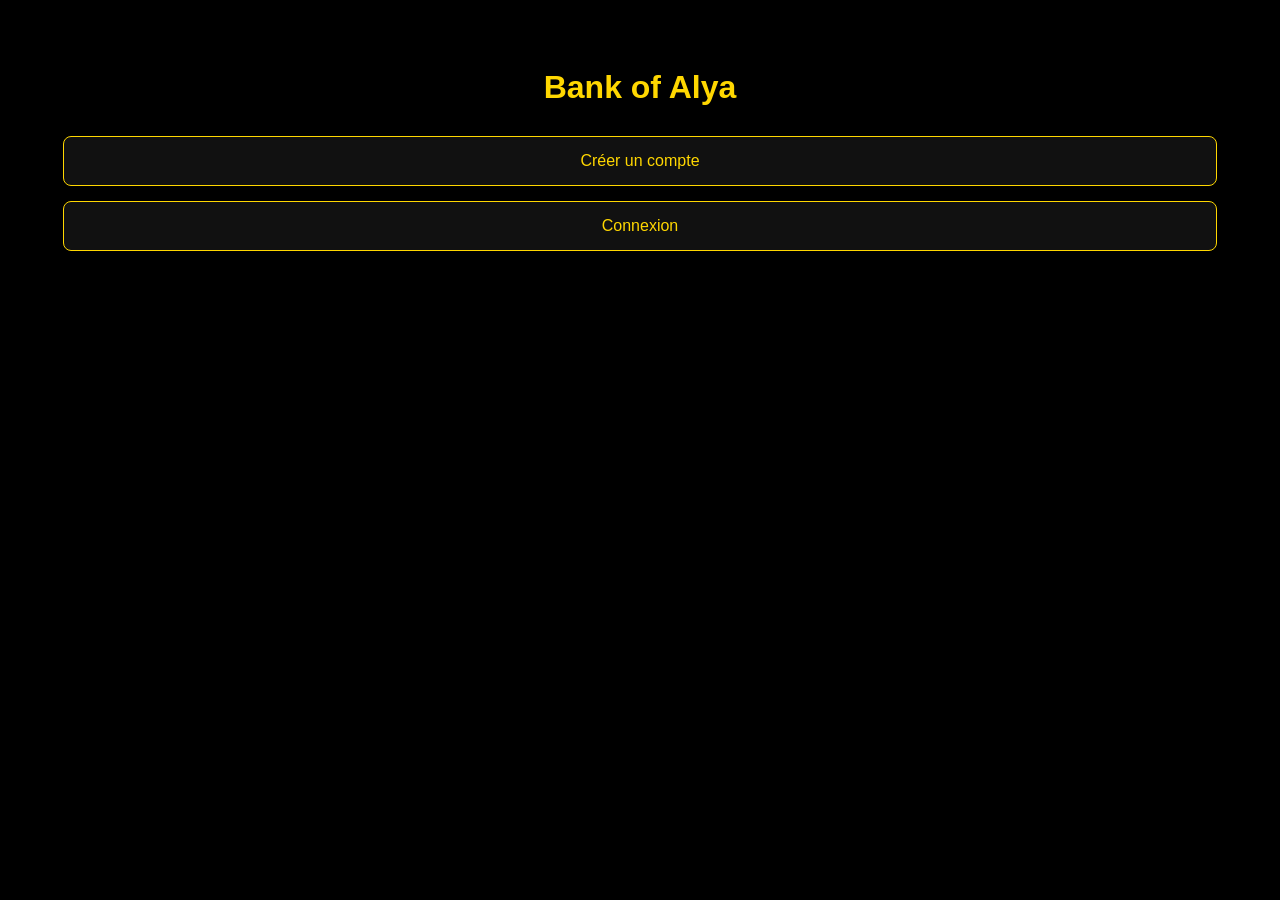
==== index.html @ 53756457 "Add files via upload FIRST" ====
﻿<!DOCTYPE html>
<html lang="fr">
<head>
    <meta charset="UTF-8">
    <title>Bank of Alya – Accueil</title>
    <link rel="stylesheet" href="style.css">
</head>
<body>
    <h1>Bank of Alya</h1>
    <div class="menu">
        <a href="create-account.html">Créer un compte</a>
        <a href="login.html">Connexion</a>
    </div>
</body>
</html>
---- style.css ----
body {
    background: #000;
    color: white;
    font-family: Arial, sans-serif;
    text-align: center;
    padding: 40px;
}

h1 {
    color: gold;
    margin-bottom: 30px;
}

.menu a {
    display: block;
    margin: 15px;
    padding: 15px;
    background: #111;
    color: gold;
    text-decoration: none;
    border-radius: 8px;
    border: 1px solid gold;
}

.menu a:hover {
    background: gold;
    color: black;
}

.card {
    background: #111;
    padding: 20px;
    border: 1px solid gold;
    border-radius: 8px;
    width: 300px;
    margin: auto;
}

input {
    width: 90%;
    padding: 10px;
    margin: 10px 0;
    border-radius: 6px;
    border: none;
}

button {
    width: 100%;
    padding: 10px;
    background: gold;
    color: black;
    font-weight: bold;
    border-radius: 6px;
    border: none;
}
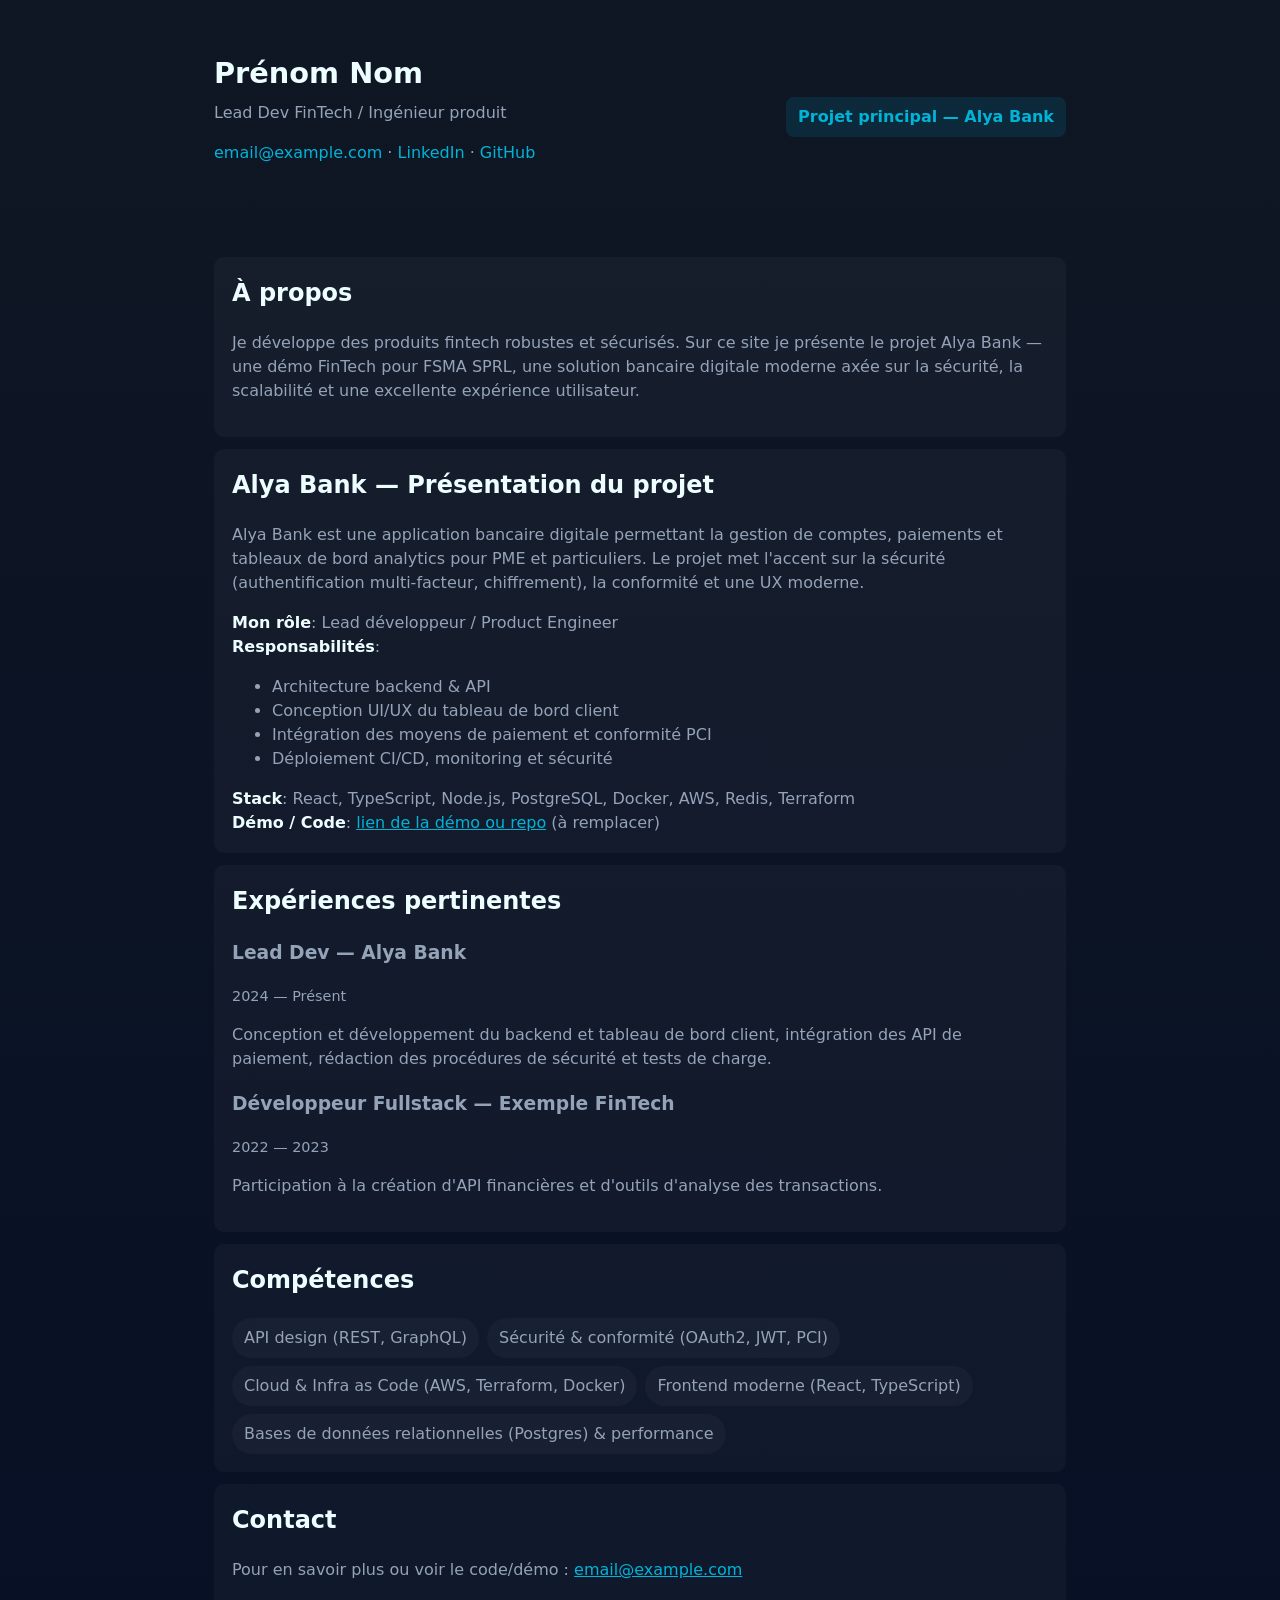
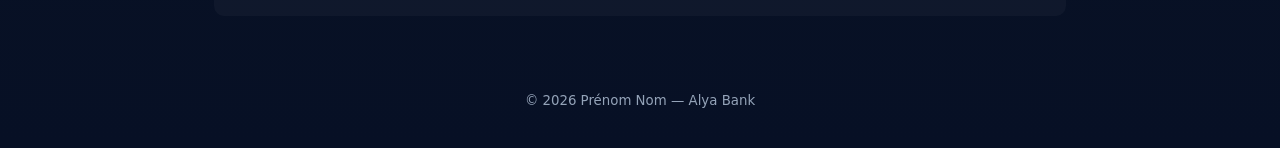
==== commit 3c3b994d: "Add initial Alya Bank CV site" ====
--- a/index.html
+++ b/index.html
@@ -1,15 +1,93 @@
-﻿<!DOCTYPE html>
+<!doctype html>
 <html lang="fr">
 <head>
-    <meta charset="UTF-8">
-    <title>Bank of Alya – Accueil</title>
-    <link rel="stylesheet" href="style.css">
+  <meta charset="utf-8" />
+  <meta name="viewport" content="width=device-width,initial-scale=1" />
+  <title>Prénom Nom — Alya Bank (CV / Projet FinTech)</title>
+  <link rel="stylesheet" href="style.css">
 </head>
 <body>
-    <h1>Bank of Alya</h1>
-    <div class="menu">
-        <a href="create-account.html">Créer un compte</a>
-        <a href="login.html">Connexion</a>
+  <header class="hero">
+    <div class="container">
+      <div class="left">
+        <h1 id="name">Prénom Nom</h1>
+        <p class="role">Lead Dev FinTech / Ingénieur produit</p>
+        <p class="contact">
+          <a href="mailto:email@example.com">email@example.com</a> · <a href="https://linkedin.com" target="_blank" rel="noreferrer">LinkedIn</a> · <a href="https://github.com/cheddadmeryem" target="_blank" rel="noreferrer">GitHub</a>
+        </p>
+      </div>
+      <div class="right">
+        <div class="project-badge">Projet principal — Alya Bank</div>
+      </div>
     </div>
+  </header>
+
+  <main class="container">
+    <section id="about">
+      <h2>À propos</h2>
+      <p>Je développe des produits fintech robustes et sécurisés. Sur ce site je présente le projet Alya Bank — une démo FinTech pour FSMA SPRL, une solution bancaire digitale moderne axée sur la sécurité, la scalabilité et une excellente expérience utilisateur.</p>
+    </section>
+
+    <section id="project">
+      <h2>Alya Bank — Présentation du projet</h2>
+      <p>Alya Bank est une application bancaire digitale permettant la gestion de comptes, paiements et tableaux de bord analytics pour PME et particuliers. Le projet met l'accent sur la sécurité (authentification multi-facteur, chiffrement), la conformité et une UX moderne.</p>
+
+      <div class="project-details">
+        <div><strong>Mon rôle</strong>: Lead développeur / Product Engineer</div>
+        <div><strong>Responsabilités</strong>:
+          <ul>
+            <li>Architecture backend & API</li>
+            <li>Conception UI/UX du tableau de bord client</li>
+            <li>Intégration des moyens de paiement et conformité PCI</li>
+            <li>Déploiement CI/CD, monitoring et sécurité</li>
+          </ul>
+        </div>
+        <div><strong>Stack</strong>: React, TypeScript, Node.js, PostgreSQL, Docker, AWS, Redis, Terraform</div>
+        <div><strong>Démo / Code</strong>: <a href="#" id="demo-link">lien de la démo ou repo</a> (à remplacer)</div>
+      </div>
+    </section>
+
+    <section id="experience">
+      <h2>Expériences pertinentes</h2>
+      <article>
+        <h3>Lead Dev — Alya Bank</h3>
+        <p class="meta">2024 — Présent</p>
+        <p>Conception et développement du backend et tableau de bord client, intégration des API de paiement, rédaction des procédures de sécurité et tests de charge.</p>
+      </article>
+      <article>
+        <h3>Développeur Fullstack — Exemple FinTech</h3>
+        <p class="meta">2022 — 2023</p>
+        <p>Participation à la création d'API financières et d'outils d'analyse des transactions.</p>
+      </article>
+    </section>
+
+    <section id="skills">
+      <h2>Compétences</h2>
+      <ul class="skills-list">
+        <li>API design (REST, GraphQL)</li>
+        <li>Sécurité & conformité (OAuth2, JWT, PCI)</li>
+        <li>Cloud & Infra as Code (AWS, Terraform, Docker)</li>
+        <li>Frontend moderne (React, TypeScript)</li>
+        <li>Bases de données relationnelles (Postgres) & performance</li>
+      </ul>
+    </section>
+
+    <section id="contact">
+      <h2>Contact</h2>
+      <p>Pour en savoir plus ou voir le code/démo : <a href="mailto:email@example.com">email@example.com</a></p>
+    </section>
+  </main>
+
+  <footer class="site-footer">
+    <div class="container">
+      <small>© <span id="year"></span> Prénom Nom — Alya Bank</small>
+    </div>
+  </footer>
+
+  <script>
+    document.getElementById('year').textContent = new Date().getFullYear();
+    const demoLink = document.getElementById('demo-link');
+    if (demoLink && demoLink.href === '#') demoLink.style.opacity = 0.7;
+  </script>
 </body>
-</html>
+</html>
--- a/style.css
+++ b/style.css
@@ -1,55 +1,31 @@
-body {
-    background: #000;
-    color: white;
-    font-family: Arial, sans-serif;
-    text-align: center;
-    padding: 40px;
-}
-
-h1 {
-    color: gold;
-    margin-bottom: 30px;
-}
-
-.menu a {
-    display: block;
-    margin: 15px;
-    padding: 15px;
-    background: #111;
-    color: gold;
-    text-decoration: none;
-    border-radius: 8px;
-    border: 1px solid gold;
-}
-
-.menu a:hover {
-    background: gold;
-    color: black;
-}
-
-.card {
-    background: #111;
-    padding: 20px;
-    border: 1px solid gold;
-    border-radius: 8px;
-    width: 300px;
-    margin: auto;
-}
-
-input {
-    width: 90%;
-    padding: 10px;
-    margin: 10px 0;
-    border-radius: 6px;
-    border: none;
-}
-
-button {
-    width: 100%;
-    padding: 10px;
-    background: gold;
-    color: black;
-    font-weight: bold;
-    border-radius: 6px;
-    border: none;
-}
+:root{
+  --bg:#0f1724;
+  --card:#0b1220;
+  --accent:#00b4d8;
+  --muted:#94a3b8;
+  --white:#ecfeff;
+}
+*{box-sizing:border-box}
+body{
+  font-family:Inter,ui-sans-serif,system-ui,Segoe UI,Roboto,"Helvetica Neue",Arial;
+  margin:0;background:linear-gradient(180deg,var(--bg),#071025);color:var(--muted);line-height:1.5;
+}
+.container{max-width:900px;margin:0 auto;padding:24px}
+.hero{padding:28px 0}
+.hero .container{display:flex;justify-content:space-between;align-items:center}
+.left h1{color:var(--white);margin:0;font-size:1.8rem}
+.role{color:var(--muted);margin:6px 0}
+.contact a{color:var(--accent);text-decoration:none}
+.project-badge{background:rgba(0,180,216,0.12);color:var(--accent);padding:8px 12px;border-radius:8px;font-weight:600}
+main{margin-top:16px}
+section{background:rgba(255,255,255,0.03);padding:18px;margin-bottom:12px;border-radius:10px}
+h2{color:var(--white);margin-top:0}
+.project-details strong{color:var(--white)}
+.meta{font-size:0.9rem;color:var(--muted);margin-bottom:8px}
+.skills-list{display:flex;flex-wrap:wrap;gap:8px;padding:0;list-style:none;margin:0}
+.skills-list li{background:rgba(255,255,255,0.03);padding:8px 12px;border-radius:999px;color:var(--muted)}
+.site-footer{padding:12px 0;text-align:center;color:var(--muted)}
+a{color:var(--accent)}
+@media(min-width:900px){
+  .left{max-width:70%}
+}
